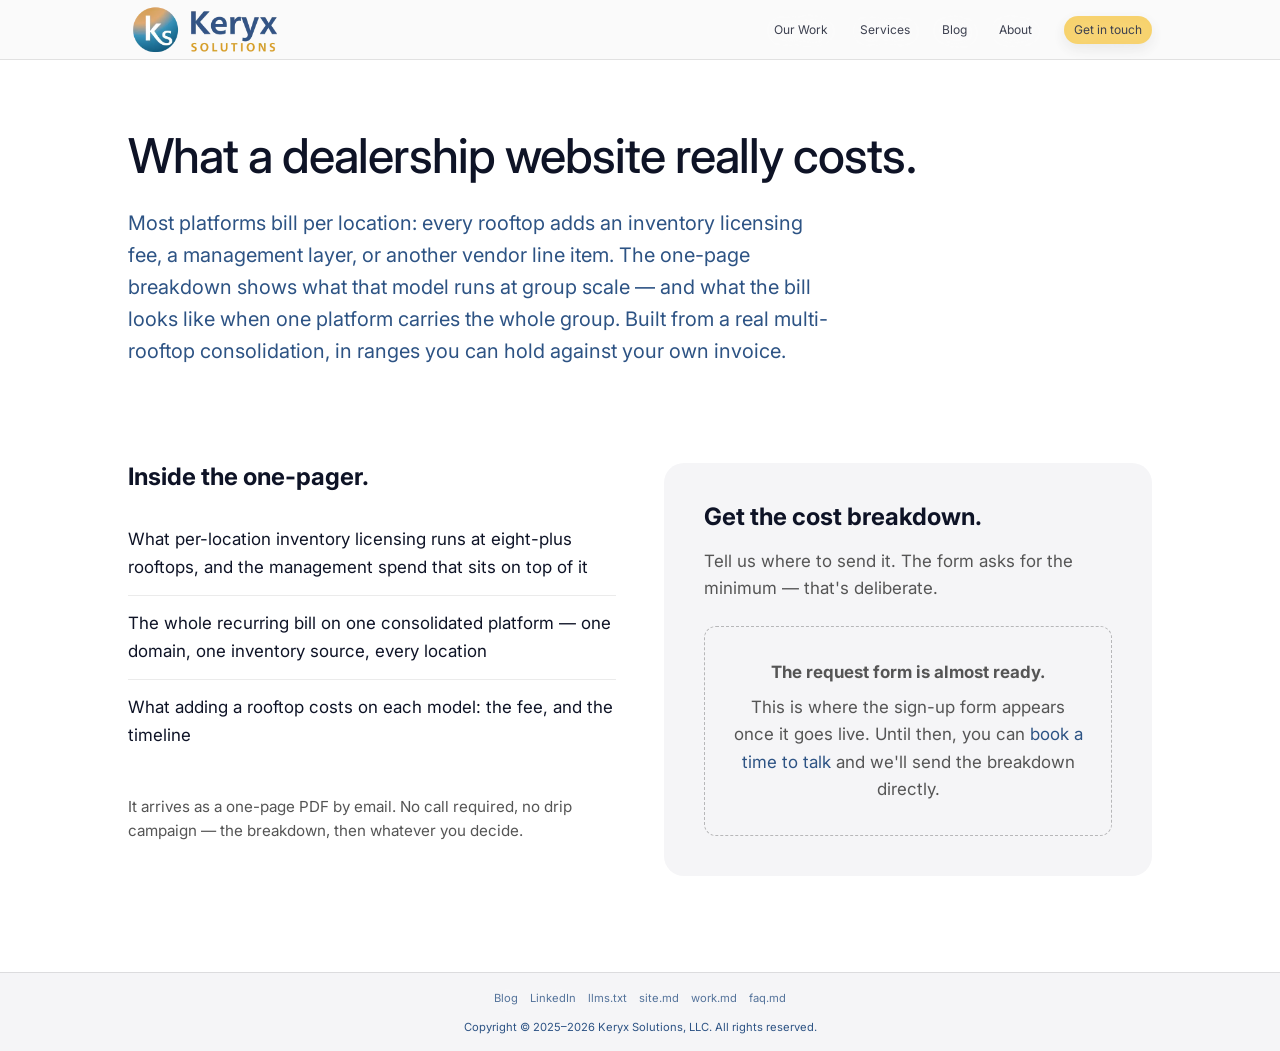
==== cost-breakdown/index.html @ 4cdf9d43 "fix: Tally loader follows the official embed contract (keryxsolutions#59) Review round 1 (verified a" ====
<!doctype html>
<html lang="en">
  <head>
    <!-- Google tag (gtag.js) -->
    <script
      async
      src="https://www.googletagmanager.com/gtag/js?id=G-6CN5X5ZJEK"
    ></script>
    <script>
      window.dataLayer = window.dataLayer || [];
      function gtag() {
        dataLayer.push(arguments);
      }
      gtag("js", new Date());
      gtag("config", "G-6CN5X5ZJEK");
    </script>
    <!-- End Google tag -->

    <meta charset="UTF-8" />
    <meta name="viewport" content="width=device-width, initial-scale=1.0" />
    <title>Dealership Website Cost Breakdown | Keryx Solutions</title>
    <meta
      name="title"
      content="Dealership Website Cost Breakdown | Keryx Solutions"
    />
    <meta
      name="description"
      content="A one-page breakdown of dealership website economics: per-location licensing versus one platform for the whole group, in ranges. Emailed to you — no call required."
    />
    <meta
      name="robots"
      content="index,follow,max-image-preview:large,max-snippet:-1,max-video-preview:-1"
    />
    <meta
      property="og:title"
      content="Dealership Website Cost Breakdown | Keryx Solutions"
    />
    <meta
      property="og:description"
      content="Per-location licensing versus one platform for the whole group — the one-page cost breakdown, emailed to you."
    />
    <meta property="og:type" content="website" />
    <meta
      property="og:url"
      content="https://keryxsolutions.com/cost-breakdown/"
    />
    <meta
      property="og:image"
      content="https://keryxsolutions.com/resources/keryx-social-card.jpg"
    />
    <meta property="og:image:width" content="1200" />
    <meta property="og:image:height" content="630" />
    <meta
      property="og:image:alt"
      content="Keryx Solutions — dealership website cost breakdown"
    />
    <meta name="twitter:card" content="summary_large_image" />
    <meta
      name="twitter:title"
      content="Dealership Website Cost Breakdown | Keryx Solutions"
    />
    <meta
      name="twitter:description"
      content="Per-location licensing versus one platform for the whole group — the one-page cost breakdown, emailed to you."
    />
    <meta
      name="twitter:image"
      content="https://keryxsolutions.com/resources/keryx-social-card.jpg"
    />
    <meta
      name="twitter:image:alt"
      content="Keryx Solutions — dealership website cost breakdown"
    />
    <link rel="canonical" href="https://keryxsolutions.com/cost-breakdown/" />
    <link
      rel="sitemap"
      type="application/xml"
      href="https://keryxsolutions.com/sitemap.xml"
    />
    <link rel="preconnect" href="https://fonts.googleapis.com" />
    <link rel="preconnect" href="https://fonts.gstatic.com" crossorigin />
    <link
      href="https://fonts.googleapis.com/css2?family=Inter:wght@300..800&display=swap"
      rel="stylesheet"
    />
    <link rel="stylesheet" href="../index.css" />
    <script defer src="../main.js"></script>
    <style>
      /* Page-scoped component: the gated-form block. The shared index.css has
         no form components (this is the site's first form); keeping the styles
         here scopes the new surface to the page that introduces it. */
      .cost-hero {
        padding: 8rem 0 4rem;
      }
      .cost-hero .body-large {
        max-width: 44rem;
        margin-top: 1.5rem;
      }
      .cost-body {
        padding: 2rem 0 6rem;
      }
      .cost-grid {
        display: grid;
        grid-template-columns: 1fr 1fr;
        gap: 3rem;
        align-items: start;
      }
      @media (max-width: 800px) {
        .cost-grid {
          grid-template-columns: 1fr;
        }
      }
      .cost-inside h2 {
        font-size: 1.5rem;
        line-height: 1.2;
        margin: 0 0 1.25rem;
      }
      .cost-inside ul {
        list-style: none;
        padding: 0;
        margin: 0 0 2rem;
      }
      .cost-inside li {
        padding: 0.9rem 0;
        border-bottom: 1px solid rgba(0, 0, 0, 0.08);
      }
      .cost-inside li:last-child {
        border-bottom: none;
      }
      .cost-delivery {
        color: #555;
        font-size: 0.95rem;
        line-height: 1.6;
      }
      .cost-form-card {
        background: #f5f5f7;
        border-radius: 1.25rem;
        padding: 2.5rem;
      }
      .cost-form-card h2 {
        font-size: 1.5rem;
        line-height: 1.2;
        margin: 0 0 1rem;
      }
      .cost-form-card > p {
        margin: 0 0 1.5rem;
        color: #555;
        line-height: 1.6;
      }
      .tally-placeholder {
        border: 1px dashed rgba(0, 0, 0, 0.25);
        border-radius: 0.75rem;
        padding: 2rem 1.5rem;
        text-align: center;
        color: #555;
        line-height: 1.6;
      }
      .tally-placeholder p {
        margin: 0 0 0.5rem;
      }
      .tally-placeholder p:last-child {
        margin-bottom: 0;
      }
      @media (max-width: 600px) {
        .cost-hero {
          padding: 6rem 0 3rem;
        }
        .cost-form-card {
          padding: 1.75rem;
        }
      }
    </style>
  </head>

  <body>
    <a class="skip-link" href="#main-content">Skip to content</a>

    <!-- Header -->
    <header class="site-header">
      <div class="container header-container">
        <a href="../" class="logo" aria-label="Keryx Solutions home"
          ><img
            src="../resources/keryx-solutions.webp"
            alt="Keryx Solutions Logo"
            height="48"
        /></a>
        <nav aria-label="Primary">
          <ul>
            <li><a href="../#our-work">Our Work</a></li>
            <li><a href="../#services">Services</a></li>
            <li><a href="https://blog.keryxsolutions.com/">Blog</a></li>
            <li><a href="../#about">About</a></li>
            <li>
              <a
                href="https://calendar.google.com/calendar/appointments/schedules/AcZssZ0provwDCtwhRuWVBYv7zqlCAtBfIwdphMmIcWzKxAxITO9bumCJLOSNGH0M--MP_KLN8K9a6dv?gv=true"
                class="cta-button open-modal"
                >Get in touch</a
              >
            </li>
          </ul>
        </nav>
      </div>
    </header>

    <main id="main-content">
      <section class="cost-hero">
        <div class="container">
          <h1 class="headline-large">
            What a dealership website really costs.
          </h1>
          <p class="body-large">
            Most platforms bill per location: every rooftop adds an inventory
            licensing fee, a management layer, or another vendor line item. The
            one-page breakdown shows what that model runs at group scale — and
            what the bill looks like when one platform carries the whole group.
            Built from a real multi-rooftop consolidation, in ranges you can
            hold against your own invoice.
          </p>
        </div>
      </section>

      <section class="cost-body">
        <div class="container">
          <div class="cost-grid">
            <div class="cost-inside">
              <h2>Inside the one-pager.</h2>
              <ul>
                <li>
                  What per-location inventory licensing runs at eight-plus
                  rooftops, and the management spend that sits on top of it
                </li>
                <li>
                  The whole recurring bill on one consolidated platform — one
                  domain, one inventory source, every location
                </li>
                <li>
                  What adding a rooftop costs on each model: the fee, and the
                  timeline
                </li>
              </ul>
              <p class="cost-delivery">
                It arrives as a one-page PDF by email. No call required, no drip
                campaign — the breakdown, then whatever you decide.
              </p>
            </div>
            <div class="cost-form-card">
              <h2>Get the cost breakdown.</h2>
              <p>
                Tell us where to send it. The form asks for the minimum — that's
                deliberate.
              </p>
              <div id="tally-form-container" class="tally-placeholder">
                <p><strong>The request form is almost ready.</strong></p>
                <p>
                  This is where the sign-up form appears once it goes live.
                  Until then, you can
                  <a
                    class="open-modal"
                    href="https://calendar.google.com/calendar/appointments/schedules/AcZssZ0provwDCtwhRuWVBYv7zqlCAtBfIwdphMmIcWzKxAxITO9bumCJLOSNGH0M--MP_KLN8K9a6dv?gv=true"
                    >book a time to talk</a
                  >
                  and we'll send the breakdown directly.
                </p>
              </div>
            </div>
          </div>
        </div>
      </section>
    </main>

    <!-- Footer -->
    <footer class="site-footer">
      <div class="container">
        <div class="footer-content">
          <nav class="footer-links" aria-label="Site resources">
            <a href="https://blog.keryxsolutions.com/">Blog</a>
            <a href="https://www.linkedin.com/company/keryxsolutions/"
              >LinkedIn</a
            >
            <a href="../llms.txt">llms.txt</a>
            <a href="../site.md">site.md</a>
            <a href="../work.md">work.md</a>
            <a href="../faq.md">faq.md</a>
          </nav>
          <p>
            Copyright © 2025–2026 Keryx Solutions, LLC. All rights reserved.
          </p>
        </div>
      </div>
    </footer>

    <!-- Modal -->
    <div
      id="appointment-modal"
      class="modal"
      role="dialog"
      aria-modal="true"
      aria-labelledby="appointment-modal-title"
    >
      <div class="modal-content">
        <button
          type="button"
          class="close-modal"
          aria-label="Close scheduling dialog"
        >
          &times;
        </button>
        <div class="modal-body">
          <h2 id="appointment-modal-title" class="sr-only">
            Schedule a consultation with Keryx Solutions
          </h2>
          <!-- Google Calendar Appointment Scheduling begin -->
          <iframe
            data-src="https://calendar.google.com/calendar/appointments/schedules/AcZssZ0provwDCtwhRuWVBYv7zqlCAtBfIwdphMmIcWzKxAxITO9bumCJLOSNGH0M--MP_KLN8K9a6dv?gv=true"
            title="Schedule a consultation with Keryx Solutions"
            style="border: 0; vertical-align: bottom"
            width="100%"
            height="600"
            frameborder="0"
          ></iframe>
          <!-- end Google Calendar Appointment Scheduling -->
        </div>
      </div>
    </div>

    <!-- ============================================================
         TALLY EMBED — the single wiring point for this page's form.
         Swap PLACEHOLDER_FORM_ID for the real Tally form id (the <id> in
         https://tally.so/forms/<id>) and the form renders inside
         #tally-form-container — no other edit needed. Until then the
         placeholder box stays and the embed script never loads.
         ============================================================ -->
    <script>
      window.TALLY_FORM_ID = "PLACEHOLDER_FORM_ID";
      (function () {
        var id = window.TALLY_FORM_ID;
        var container = document.getElementById("tally-form-container");
        if (!id || id === "PLACEHOLDER_FORM_ID" || !container) return;
        // Tally's official embed contract: an iframe carrying data-tally-src,
        // activated by embed.js calling Tally.loadEmbeds().
        container.classList.remove("tally-placeholder");
        container.textContent = "";
        var frame = document.createElement("iframe");
        frame.setAttribute(
          "data-tally-src",
          "https://tally.so/embed/" +
            encodeURIComponent(id) +
            "?dynamicHeight=1",
        );
        frame.loading = "lazy";
        frame.width = "100%";
        frame.height = "700";
        frame.frameBorder = "0";
        frame.title = "Request the dealership website cost breakdown";
        container.appendChild(frame);
        var s = document.createElement("script");
        s.src = "https://tally.so/widgets/embed.js";
        s.async = true;
        s.onload = function () {
          if (window.Tally && typeof window.Tally.loadEmbeds === "function") {
            window.Tally.loadEmbeds();
          }
        };
        document.head.appendChild(s);
      })();
    </script>
  </body>
</html>
---- index.css ----
:root {
  /* Color variables - Sea from Space palette */
  --accent-gold: #f7c948;
  --accent-gold-hover: #ffd966;
  --accent-mint: #5dc7b5;
  --accent-mint-hover: #7ad3c3;
  --accent-teal: #1a9a9d;
  --accent-blue: #2d5384;
  --accent-blue-grey: #717d96;
  --accent-purple: #2a3158;
  --accent-navy: #0e1326;

  --accent-mist: #b8bfd0;
  --accent-mist-hover: #c8ceda;
  --accent-mist-disabled: #d8dce5;

  --bg-primary: #ffffff;
  --bg-secondary: #f5f5f7;
  --bg-tertiary: #fafafa;
  --bg-contrast: var(--accent-navy);
  --text-primary: var(--accent-navy);
  --text-secondary: var(--accent-blue);
  --text-tertiary: var(--accent-blue-grey);
  --text-contrast: #ffffffeb;
  --border: rgba(0, 0, 0, 0.1);
  --shadow: rgba(0, 0, 0, 0.1);
  --glass: rgba(0, 0, 0, 0.02);

  --bg-intro: #05070f;
  --card-overlay-light: rgba(14, 19, 38, 0.08);
  --card-overlay-mid: rgba(14, 19, 38, 0.78);
  --card-overlay-deep: rgba(14, 19, 38, 0.92);
  --card-text-shadow: rgba(14, 19, 38, 0.38);
  --card-drop-shadow: rgba(14, 19, 38, 0.1);
  --text-contrast-subtle: rgba(255, 255, 255, 0.76);
  --card-shadow-subtle: rgba(0, 0, 0, 0.06);

  /* Font size variables */
  --font-size-base: 1.06rem;
  --font-size-xxxs: 0.5625rem;
  --font-size-xxs: 0.625rem;
  --font-size-xs: 0.6875rem;
  /* 11px */
  --font-size-sm: 0.75rem;
  /* 12px */
  --font-size-md: 1rem;
  /* 16px */
  --font-size-lg: 1.125rem;
  /* 18px */
  --font-size-xl: 1.25rem;
  /* 20px */
  --font-size-2xl: 1.3rem;
  /* 21px */
  --font-size-3xl: 1.75rem;
  /* 28px */
  --font-size-4xl: 2rem;
  /* 32px */
  --font-size-5xl: 2.5rem;
  /* 40px */
  --font-size-6xl: 3rem;
  /* 48px */
  --font-size-7xl: 4rem;
  /* 64px */
  --font-size-8xl: 6rem;
  /* 96px */
  --font-size-headline-large: clamp(2rem, 4vw, 3rem);
  --font-size-headline-medium: clamp(1.5rem, 3vw, 2.25rem);
  --font-size-icon: 1.5rem;
  /* 24px */
  --font-size-hero-text: 2rem;
  /* 32px */
  --font-size-profile: 3.5rem;
  /* 56px */
  --font-size-service-icon: 1.75rem;
  /* 28px */
  --font-size-tech-icon: 1.063rem;
  /* 17px */

  /* Gallery */
  --viewport-content: min(87.5vw, 1024px);
  --gallery-side-padding: max(0px, calc((100vw - var(--viewport-content)) / 2));
}

* {
  margin: 0;
  padding: 0;
  box-sizing: border-box;
}

html {
  scroll-behavior: smooth;
  overflow-x: hidden;
}

body {
  font-family:
    "Inter",
    -apple-system,
    BlinkMacSystemFont,
    "Segoe UI",
    Roboto,
    sans-serif;
  font-size: var(--font-size-base);
  line-height: 1.6;
  color: var(--text-primary);
  background: var(--bg-primary);
  transition: all 0.3s ease;
  overflow-x: hidden;
}

a {
  color: var(--text-secondary);
  text-decoration: none;
}

a:hover {
  color: var(--text-primary);
  text-decoration: underline;
}

/* Custom Scrollbar */
::-webkit-scrollbar-track {
  background: transparent;
}

::-webkit-scrollbar-thumb {
  background: var(--border);
  border-radius: 4px;
}

::-webkit-scrollbar-thumb:hover {
  background: var(--text-tertiary);
}

/* Typography System */
.headline-large {
  font-size: var(--font-size-4xl);
  font-weight: 500;
  line-height: 1.15;
  letter-spacing: -0.02em;
}

.headline-medium {
  font-size: var(--font-size-2xl);
  font-weight: 600;
  line-height: 1.2;
  letter-spacing: -0.01em;
}

.headline-hero {
  font-size: var(--font-size-4xl);
  font-weight: 600;
  line-height: 1.1;
  letter-spacing: -0.02em;
  color: var(--text-primary);
}

.body-large {
  font-size: var(--font-size-lg);
  font-weight: 400;
  line-height: 1.6;
  color: var(--text-secondary);
}

.body-medium {
  font-size: var(--font-size-md);
  font-weight: 400;
  line-height: 1.6;
  color: var(--text-secondary);
}

.sr-only {
  position: absolute;
  width: 1px;
  height: 1px;
  padding: 0;
  margin: -1px;
  overflow: hidden;
  clip: rect(0, 0, 0, 0);
  white-space: nowrap;
  border: 0;
}

.inline-link {
  color: var(--accent-blue);
  text-decoration: none;
}

.inline-link:hover {
  text-decoration: underline;
}

/* Modal Styles */
.modal {
  display: none;
  position: fixed;
  top: 0;
  left: 0;
  width: 100%;
  height: 100%;
  background-color: var(--shadow);
  z-index: 2000;
  overflow: hidden;
  backdrop-filter: blur(5px);
  -webkit-backdrop-filter: blur(5px);
}

.modal-content {
  position: relative;
  background-color: var(--bg-primary);
  margin: 3vh auto;
  padding: 0;
  width: 98vw;
  max-width: 800px;
  max-height: 94vh;
  border-radius: 12px;
  box-shadow: 0 10px 40px var(--shadow);
  animation: modalFadeIn 0.3s ease;
  overflow: hidden;
  display: flex;
  flex-direction: column;
}

@keyframes modalFadeIn {
  from {
    opacity: 0;
    transform: translateY(-20px);
  }

  to {
    opacity: 1;
    transform: translateY(0);
  }
}

.close-modal {
  position: absolute;
  top: 10px;
  right: 10px;
  font-size: var(--font-size-lg);
  font-weight: 300;
  color: var(--text-secondary);
  cursor: pointer;
  transition: all 0.2s ease;
  width: 28px;
  height: 28px;
  display: flex;
  align-items: center;
  justify-content: center;
  border-radius: 50%;
  background: var(--bg-secondary);
}

.close-modal:hover {
  background: var(--bg-tertiary);
  color: var(--text-primary);
}

.modal-body {
  margin-bottom: 10px;
  margin-top: 10px;
  overflow-y: auto;
  flex: 1;
  -webkit-overflow-scrolling: touch;
}

body.modal-open {
  overflow: hidden;
}

.skip-link {
  position: absolute;
  left: 16px;
  top: 0;
  transform: translateY(-150%);
  background: var(--accent-navy);
  color: var(--text-contrast);
  padding: 0.75rem 1rem;
  border-radius: 12px;
  text-decoration: none;
  z-index: 3000;
  transition: transform 0.2s ease;
}

.skip-link:focus {
  transform: translateY(16px);
}

/* Header */
.site-header {
  position: fixed;
  top: 0;
  left: 0;
  right: 0;
  z-index: 1000;
  background: var(--glass);
  backdrop-filter: blur(20px);
  -webkit-backdrop-filter: blur(20px);
  padding: 8px 0;
  transition: all 0.3s ease;
}

.site-header:after {
  background-color: var(--border);
  bottom: 0;
  content: "";
  display: block;
  height: 1px;
  position: absolute;
  width: 100%;
  z-index: 1;
}

.header-container {
  display: flex;
  justify-content: space-between;
  align-items: center;
}

.logo {
  font-size: var(--font-size-lg);
  font-weight: 500;
  color: var(--text-primary);
  text-decoration: none;
  text-shadow: 1px 1px 24px white;
}

.logo img {
  height: 40px;
  margin: -6px 0;
  vertical-align: top;
}

nav ul {
  align-items: center;
  display: flex;
  font-size: 0.625rem;
  list-style: none;
  gap: 0.5rem;
}

nav a {
  color: var(--text-primary);
  display: inline-block;
  line-height: 22px;
  opacity: 0.8;
  text-decoration: none;
  transition: color 0.3s ease;
  white-space: nowrap;
  text-shadow: 1px 1px 20px white;
}

nav a:hover {
  color: var(--accent-blue);
}

/* Hero Section */
.hero {
  align-items: center;
  background: var(--bg-primary);
  display: flex;
  height: 550px;
  justify-content: center;
  max-height: 735px;
  overflow: hidden;
  padding: 8rem 0 6rem 0;
  position: relative;
  text-align: center;
}

.hero-content {
  padding: 0 16px;
  position: relative;
  z-index: 2;
}

.hero h1 {
  font-weight: 600;
  line-height: 1.04167;
  margin: 0 auto 1rem auto;
  max-width: 700px;
}

.hero p {
  color: var(--text-tertiary);
  font-size: var(--font-size-md);
  font-weight: 500;
  line-height: 1.125;
  margin-bottom: 2rem;
  margin-left: auto;
  margin-right: auto;
  max-width: 100%;
}

.hero::before {
  content: "";
  position: absolute;
  top: 0;
  left: 0;
  right: 0;
  bottom: 0;
  background:
    radial-gradient(circle at 30% 20%, var(--accent-gold) 0%, transparent 50%),
    radial-gradient(circle at 70% 80%, var(--accent-teal) 0%, transparent 50%);
  opacity: 0.1;
  z-index: 1;
}

/* Section Layouts */
.section {
  padding: 4rem 0;
  position: relative;
}

.container {
  max-width: var(--viewport-content);
  margin: 0 auto;
  width: 87.5vw;
}

.section-copy {
  color: var(--text-secondary);
  margin-top: 0;
  max-width: 760px;
}

.section-header {
  display: grid;
  gap: 1.25rem;
  margin-bottom: 3rem;
}

.section-intro {
  background: linear-gradient(
    180deg,
    var(--bg-intro) 0%,
    var(--accent-navy) 100%
  );
  padding: 5rem 0;
}

.section-intro .headline-large {
  color: var(--text-contrast);
}

.section-intro .section-copy {
  color: var(--text-contrast-subtle);
}

.expertise-header {
  margin-bottom: 2rem;
}

.expertise-showcase {
  display: grid;
  gap: 1.25rem;
}

.expertise-card {
  position: relative;
  overflow: hidden;
  min-height: 260px;
  border-radius: 28px;
  padding: 1.75rem;
  display: flex;
  flex-direction: column;
  justify-content: flex-end;
  box-shadow: 0 20px 60px var(--card-drop-shadow);
  background-color: var(--accent-navy);
  background-size: cover;
  background-position: center;
  color: var(--text-contrast);
}

.expertise-card::before {
  content: "";
  position: absolute;
  inset: 0;
  background: linear-gradient(
    180deg,
    var(--card-overlay-light) 0%,
    var(--card-overlay-mid) 72%,
    var(--card-overlay-deep) 100%
  );
  pointer-events: none;
}

.expertise-card > * {
  position: relative;
  z-index: 1;
}

.expertise-card--primary {
  background-image: url("resources/architecture-modernization.jpg");
}

.expertise-card--dark {
  background-image: url("resources/ai-applied-carefully.jpg");
}

.expertise-card--soft {
  background-image: url("resources/product-engineering.jpg");
}

.expertise-card--accent {
  background-image: url("resources/technical-leadership.jpg");
}

.expertise-label {
  display: inline-block;
  margin-bottom: 0.85rem;
  font-size: var(--font-size-md);
  font-weight: 600;
  line-height: 1.25;
  opacity: 0.96;
}

.expertise-card h3 {
  font-size: 1.75rem;
  font-weight: 500;
  line-height: 1.05;
  letter-spacing: -0.03em;
  margin: 0;
  max-width: 13ch;
  text-shadow: 0 8px 24px var(--card-text-shadow);
}

.expertise-card p {
  margin-top: 1rem;
  max-width: 32rem;
  font-size: var(--font-size-md);
  line-height: 1.55;
  opacity: 0.96;
  text-shadow: 0 4px 18px var(--card-text-shadow);
}

/* About Section */
.about {
  background: var(--bg-primary);
  padding: 0 0 4rem 0;
}

.about-hero {
  background: linear-gradient(
    to bottom,
    var(--bg-secondary) 0%,
    var(--bg-primary) 100%
  );
}

.about-hero .container {
  position: relative;
  min-height: 280px;
}

.profile-content {
  flex: 1.2;
  text-align: left;
}

.profile-headlines {
  position: static;
  text-align: center;
  margin-top: 1.5rem;
  padding: 0 16px;
}

.profile-image-container {
  flex: 0.8;
  display: flex;
  justify-content: center;
}

.profile-image {
  background-position: 50% 100%;
  background-repeat: no-repeat;
  background-size: 292px auto;
  height: 240px;
  width: 100%;
}

.profile-image--bala {
  background-image: url("resources/bala-profile-small.png");
}

.profile-image--krishna {
  background-image: url("resources/krishna-profile-small.png");
}

.profile-name {
  color: var(--text-primary);
  font-size: var(--font-size-3xl);
  font-weight: 400;
  line-height: 1;
  margin-bottom: 0.25rem;
}

.profile-title {
  color: var(--text-secondary);
  font-size: var(--font-size-lg);
  font-weight: 300;
}

.about-content {
  margin: 2rem 0 0;
  column-count: 1;
  column-gap: 2rem;
  text-align: left;
}

.bio-paragraph {
  color: var(--text-secondary);
  font-size: var(--font-size-md);
  line-height: 1.6;
  margin-bottom: 1.25rem;
  break-inside: avoid-column;
}

.credentials {
  display: none;
}

/* Tech Showcase */
.tech-showcase {
  background: var(--bg-primary);
  padding: 4rem 0 3rem;
  position: relative;
  overflow: hidden;
}

.services-header-block {
  margin-bottom: 1.5rem;
}

.scroll-container {
  position: relative;
  width: 100%;
  overflow-x: hidden;
  padding: 0;
}

.tech-header {
  font-size: 28px;
  font-weight: 500;
  line-height: 1.0714285714;
  margin-bottom: 0;
}

.tech-gallery {
  margin: 0;
  position: relative;
  z-index: 1;
}

.scroll-container {
  display: grid;
  overflow-x: scroll;
  padding-block-end: 48px;
  padding-left: var(--gallery-side-padding);
  padding-right: var(--gallery-side-padding);
  scroll-padding: var(--gallery-side-padding);
  scroll-snap-type: x mandatory;
  scrollbar-width: none;
}

.tech-grid {
  align-items: stretch;
  display: flex;
  gap: 20px;
  list-style: none;
  margin: 0;
  width: -moz-fit-content;
  width: fit-content;
}

.scroll-container::-webkit-scrollbar {
  display: none; /* Chrome, Safari, Opera */
}

.paddle-nav,
.work-paddle-nav {
  display: flex;
  justify-content: flex-end;
  margin-inline-end: auto;
  margin-inline-start: auto;
  position: relative;
}

.paddle-nav ul,
.work-paddle-nav ul {
  display: flex;
  gap: 20px;
  height: 36px;
  justify-content: center;
  list-style: none;
  margin: 0;
  width: 92px;
}

.paddle-button {
  align-items: center;
  background: var(--accent-mist);
  border-radius: 50%;
  border: 0;
  color: var(--text-primary);
  cursor: pointer;
  display: flex;
  height: 36px;
  justify-content: center;
  margin: 0;
  outline: none;
  padding: 0;
  width: 36px;

  transition:
    background-color 0.1s linear,
    color 0.1s linear,
    opacity 0.1s linear;
  will-change: opacity;
}

.paddle-button svg {
  height: 100%;
  width: 100%;
  fill: currentColor;
}

.paddle-button:hover {
  background: var(--accent-mist-hover);
}

.paddle-button:disabled {
  background: var(--accent-mist-disabled);
  opacity: 0.42;
  pointer-events: none;
}

.tech-card {
  background: var(--bg-contrast);
  border: none;
  border-radius: 24px;
  height: 100%;
  min-height: 480px;
  max-height: 530px;
  overflow: hidden;
  padding: 24px;
  position: relative;
  scroll-snap-align: start;
  text-align: left;
  transition: all 0.3s ease;
  width: 260px;
}

.tech-card h3 {
  font-size: var(--font-size-md);
  line-height: 1.2353641176;
  letter-spacing: -0.022em;
  color: var(--text-contrast);
}

.tech-card p {
  -webkit-box-orient: vertical;
  box-orient: vertical;
  color: var(--text-contrast);
  display: -webkit-box;
  font-size: var(--font-size-lg);
  letter-spacing: 0.007em;
  -webkit-line-clamp: 5;
  line-clamp: 5;
  line-height: 1.1428571429;
  margin-bottom: 280px;
  margin-top: 3px;
  overflow: hidden;
  padding-bottom: 4px;
  padding-top: 4px;
}

/* Card background image styles */
.tech-card-with-bg {
  background-size: cover;
  background-position: center;
}

/* Text shadow for better legibility on image backgrounds */
.text-shadow {
  text-shadow: 0px 0px 12px var(--accent-navy);
}

/* FAQ Section */
.faq-section {
  background: var(--bg-secondary);
  padding: 4rem 0;
}

.faq-list {
  margin-top: 2rem;
  max-width: 900px;
}

.faq-item {
  padding: 1.35rem 0;
}

.faq-item summary {
  color: var(--text-primary);
  cursor: pointer;
  font-size: clamp(1.15rem, 2.4vw, 1.6rem);
  font-weight: 500;
  line-height: 1.2;
  list-style: none;
  padding-right: 2rem;
  position: relative;
  letter-spacing: -0.02em;
}

.faq-item summary::-webkit-details-marker {
  display: none;
}

.faq-item summary::after {
  color: var(--text-secondary);
  content: "+";
  font-size: 1.35rem;
  font-weight: 300;
  line-height: 1;
  position: absolute;
  right: 0;
  top: 0.1em;
}

.faq-item[open] summary::after {
  content: "−";
}

.faq-item p {
  color: var(--text-secondary);
  font-size: var(--font-size-md);
  line-height: 1.65;
  margin-top: 0.85rem;
  max-width: 52rem;
}

/* Value Proposition Section */
.value-prop {
  background: linear-gradient(
    to right,
    var(--bg-primary) 0%,
    var(--accent-mint) 50%,
    var(--accent-teal) 100%
  );
  padding: 6rem 0;
  color: var(--text-contrast);
  text-align: center;
}

.value-content {
  max-width: 900px;
  margin: 0 auto;
}

.value-prop h2 {
  font-size: var(--font-size-4xl);
  font-weight: 700;
  margin-bottom: 1.5rem;
  text-shadow: 0 2px 20px var(--shadow);
}

.value-prop p {
  font-size: var(--font-size-md);
  line-height: 1.7;
  opacity: 0.95;
  margin: 0 auto 2rem auto;
  max-width: 760px;
}

.cta-button {
  align-items: center;
  background: var(--accent-gold);
  border-radius: 50px;
  border: none;
  box-shadow: 0 5px 15px var(--shadow);
  color: var(--accent-navy);
  cursor: pointer;
  display: inline-flex;
  font-size: var(--font-size-sm);
  font-weight: 500;
  gap: 0.5rem;
  padding: 0.65rem 1.5rem;
  text-decoration: none;
  transition: all 0.3s cubic-bezier(0.25, 0.46, 0.45, 0.94);
}

.cta-button:hover {
  background: var(--accent-gold-hover);
  transform: translateY(-2px);
  box-shadow: 0 10px 25px var(--shadow);
}

.fade-in.visible.cta-button:hover {
  transform: translateY(-2px);
}

.site-header .cta-button {
  font-size: 0.625rem;
  font-weight: 400;
  padding-block: 2px;
  padding-inline: 8px;
}

.site-header .cta-button:hover {
  color: var(--accent-navy);
  /* Smaller button needs less movement */
  transform: translateY(-1px);
}

/* Footer */
footer {
  background: var(--bg-secondary);
  border-top: 1px solid var(--border);
  font-size: 0.625rem;
  padding: 14px 0;
  text-align: center;
}

.footer-content {
  color: var(--text-secondary);
}

.footer-content p {
  margin-top: 0.65rem;
}

.footer-links {
  display: flex;
  flex-wrap: wrap;
  gap: 0.75rem;
  justify-content: center;
}

.footer-links a {
  color: var(--text-secondary);
  text-decoration: none;
}

.footer-links a:hover {
  color: var(--text-primary);
}

/* Animations */
.fade-in {
  opacity: 0;
  transform: translateY(40px);
  transition: all 0.8s cubic-bezier(0.25, 0.46, 0.45, 0.94);
}

.fade-in.visible {
  opacity: 1;
  transform: translateY(0);
}

.stagger-1 {
  transition-delay: 0.1s;
}

.stagger-2 {
  transition-delay: 0.2s;
}

.stagger-3 {
  transition-delay: 0.3s;
}

/* Work Gallery Section */
.work-gallery {
  background: var(--bg-secondary);
  padding: 4rem 0 3rem 0;
  position: relative;
  overflow: hidden;
}

.noscript-note {
  margin-bottom: 1rem;
}

.work-header {
  margin-bottom: 3rem;
}

.eyebrow {
  color: var(--text-tertiary);
  font-size: var(--font-size-sm);
  font-weight: 600;
  letter-spacing: 0.08em;
  text-transform: uppercase;
  margin-bottom: 1rem;
  display: block;
}

.work-slider {
  position: relative;
  width: 100%;
  margin-bottom: 2rem;
  overscroll-behavior-x: contain;
}

.embla__viewport {
  overflow-x: auto;
  overflow-y: hidden;
  overscroll-behavior-x: contain;
  scrollbar-width: none;
}

.work-slider .embla__viewport::-webkit-scrollbar {
  display: none;
}

.work-slider--ready .embla__viewport {
  overflow: hidden;
}

.embla__container {
  display: flex;
  touch-action: pan-y pinch-zoom;
  backface-visibility: hidden;
  overscroll-behavior-x: contain;
}

.embla__slide {
  flex: 0 0 auto;
  min-width: 0;
  padding-left: 10px;
  padding-right: 10px;
}

.work-card {
  width: 220px;
  display: flex;
  flex-direction: column;
  gap: 12px;
}

.work-copy {
  display: flex;
  flex-direction: column;
  gap: 2px;
  background: transparent;
  border: 0;
  border-radius: 0;
  padding: 0;
  backdrop-filter: none;
  -webkit-backdrop-filter: none;
}

.work-picture {
  width: 220px;
  height: 124px;
  border-radius: 6px;
  overflow: hidden;
  background: var(--accent-navy);
}

.work-picture img {
  width: 100%;
  height: 100%;
  object-fit: cover;
  object-position: top;
  display: block;
}

.work-project {
  font-size: 0.75rem;
  font-weight: 600;
  line-height: 1.3;
  margin: 0;
  color: var(--text-primary);
}

.work-client {
  font-size: 0.625rem;
  font-weight: 400;
  margin: 0;
  color: var(--text-secondary);
}

.work-details {
  margin-top: 8px;
  height: 53px;
  overflow: hidden;
  opacity: 0;
  visibility: hidden;
  transition:
    opacity 0.3s ease,
    visibility 0.3s ease;
}

.work-card:hover .work-details,
.embla__slide--active .work-details {
  opacity: 1;
  visibility: visible;
}

.work-services {
  font-size: 0.5625rem;
  line-height: 1.4;
  margin: 0 0 6px 0;
  color: var(--text-secondary);
}

.work-stack {
  font-size: 0.5rem;
  font-weight: 400;
  margin: 0;
  color: var(--text-tertiary);
}

.work-stats {
  display: flex;
  gap: 2.5rem;
}

.work-stat-number {
  font-size: var(--font-size-4xl);
  font-weight: 800;
  color: var(--text-primary);
  line-height: 1;
}

.work-stat-label {
  font-size: var(--font-size-xs);
  color: var(--accent-blue-grey);
  margin-top: 4px;
}

.featured-work {
  margin-bottom: 4rem;
}

.featured-work .eyebrow {
  margin-bottom: 1.5rem;
}

.featured-work-grid {
  display: grid;
  grid-template-columns: 1fr;
  gap: 1.5rem;
}

.featured-card {
  display: flex;
  flex-direction: column;
  background: var(--bg-primary);
  border-radius: 18px;
  overflow: hidden;
  box-shadow: 0 2px 12px var(--card-shadow-subtle);
}

.ipad-device {
  position: relative;
  overflow: visible;
}

.ipad-device::after {
  content: "";
  position: absolute;
  background-size: cover;
  background-repeat: no-repeat;
  background-position: top center;
  pointer-events: none;
  z-index: 2;
}

.ipad-device--portrait::after {
  background-image: url("resources/ipad-frame-portrait.svg");
  width: 111.8%;
  height: 108.2%;
  left: 50%;
  top: 50%;
  transform: translate(-50%, -50%);
}

.ipad-device--landscape::after {
  background-image: url("resources/ipad-frame-landscape.svg");
  width: 108.2%;
  height: 111.8%;
  left: 50%;
  top: 50%;
  transform: translate(-50%, -50%);
}

.ipad-screenshot {
  display: block;
  width: 100%;
  height: auto;
  position: relative;
  z-index: 1;
}

.ipad-device--portrait > .ipad-screenshot {
  margin-top: 3.1%;
}

.ipad-device--landscape > .ipad-screenshot {
  margin-top: 5.28%;
}

.ipad-device--portrait {
  display: flex;
  flex-direction: column;
  justify-content: flex-end;
  padding-top: 0;
  padding-bottom: 0;
}

.ipad-device--landscape {
  padding-bottom: 3.7%;
}

.featured-card > .ipad-device {
  display: block;
  flex-shrink: 0;
  height: auto;
}

.featured-card > .ipad-device {
  order: 2;
  margin-top: auto;
  margin-left: auto;
  margin-right: auto;
}

.featured-card > .ipad-device--portrait {
  width: min(80%, 25rem);
}

.featured-card > .ipad-device--landscape {
  width: min(62%, 22rem);
}

.featured-copy {
  padding: 1.25rem 1.5rem 1.5rem;
  display: flex;
  flex-direction: column;
  gap: 4px;
}

.featured-badge {
  display: inline-block;
  font-size: var(--font-size-xxs);
  font-weight: 600;
  letter-spacing: 0.08em;
  text-transform: uppercase;
  color: var(--accent-teal);
  margin-bottom: 4px;
}

.featured-project {
  font-size: var(--font-size-lg);
  font-weight: 700;
  line-height: 1.3;
  margin: 0;
  color: var(--text-primary);
}

/* Featured card case-study link (generated when a work item has caseStudyUrl) */
.featured-card--linked {
  position: relative;
  transition:
    box-shadow 0.25s ease,
    transform 0.25s ease;
}

.featured-card--linked:hover {
  box-shadow: 0 8px 24px rgba(0, 0, 0, 0.12);
  transform: translateY(-2px);
}

.featured-cta {
  display: inline-block;
  margin-top: 0.75rem;
  font-size: var(--font-size-sm);
  font-weight: 600;
  color: var(--accent-teal);
  text-decoration: none;
}

.featured-cta:hover {
  text-decoration: underline;
}

.featured-card--linked .featured-cta::after {
  content: "";
  position: absolute;
  inset: 0;
  z-index: 3;
  border-radius: 18px;
}

.featured-card--linked .featured-cta:focus-visible {
  outline: 2px solid var(--accent-teal);
  outline-offset: 4px;
}

.featured-client {
  font-size: var(--font-size-sm);
  font-weight: 400;
  margin: 0;
  color: var(--text-secondary);
}

.featured-services {
  font-size: var(--font-size-xs);
  line-height: 1.5;
  margin: 8px 0 0 0;
  color: var(--text-tertiary);
}

.featured-stack {
  font-size: var(--font-size-xxs);
  margin: 4px 0 0 0;
  color: var(--text-tertiary);
  opacity: 0.7;
}

/* Responsive Design */

/* Tablet and up (min-width: 735px) */
@media (min-width: 735px) {
  /* Typography adjustments */
  .headline-hero {
    font-size: var(--font-size-6xl);
  }

  .headline-large {
    font-size: var(--font-size-headline-large);
  }

  .headline-medium {
    font-size: var(--font-size-headline-medium);
  }

  .body-large {
    font-size: var(--font-size-xl);
  }

  .body-medium {
    font-size: var(--font-size-lg);
  }

  /* Header */
  .site-header {
    padding: 10px 0;
  }

  .logo {
    font-size: var(--font-size-xl);
  }

  .logo img {
    height: 48px;
    margin: -4px 0;
  }

  nav ul {
    gap: 1.25rem;
    font-size: var(--font-size-sm);
  }

  .site-header .cta-button {
    padding-inline: 10px;
    padding-block: 3px;
    font-size: inherit;
  }

  /* Hero section */
  .hero {
    height: 500px;
    padding: 3rem 0 0 0;
  }

  .section {
    padding: 5rem 0;
  }

  .section-intro {
    padding: 5rem 0;
  }

  .hero-content {
    padding: 0 22px;
  }

  .hero h1 {
    margin-bottom: 1.5rem;
  }

  .hero p {
    font-size: var(--font-size-xl);
    font-weight: 600;
    margin-bottom: 3rem;
    max-width: 90%;
  }

  .expertise-showcase {
    grid-template-columns: repeat(12, minmax(0, 1fr));
  }

  .expertise-card {
    min-height: 320px;
    padding: 2rem;
  }

  .expertise-card--primary,
  .expertise-card--accent {
    grid-column: span 7;
  }

  .expertise-card--dark,
  .expertise-card--soft {
    grid-column: span 5;
  }

  .expertise-header .section-copy {
    max-width: 58rem;
  }

  .faq-list {
    max-width: 980px;
  }

  /* Tech showcase */
  .tech-header {
    font-size: 40px;
    margin-bottom: 0;
  }

  .tech-card {
    width: 350px;
    min-height: 620px;
    max-height: 680px;
  }

  .tech-card h3 {
    font-size: var(--font-size-tech-icon);
  }

  .tech-card p {
    font-size: var(--font-size-service-icon);
    margin-bottom: 423px;
  }

  /* About section */
  .about {
    padding: 0 0 5rem 0;
  }

  .profile-headlines {
    margin-top: 0;
    padding: 0;
    position: absolute;
    text-align: left;
    top: 20%;
    width: 100%;
  }

  section.about:nth-child(even) .profile-headlines {
    text-align: right;
  }

  .profile-image-container {
    justify-content: flex-end;
  }

  .profile-image {
    background-position-x: calc(50% + 8rem);
    background-size: 440px auto;
    height: 322px;
  }

  section.about:nth-child(even) .profile-image {
    background-position-x: calc(50% - 8rem);
  }

  .profile-image--bala {
    background-image: url("resources/bala-profile.png");
  }

  .profile-image--krishna {
    background-image: url("resources/krishna-profile.png");
  }

  .profile-name {
    font-size: var(--font-size-4xl);
  }

  .profile-title {
    font-size: var(--font-size-2xl);
  }

  .about-content {
    column-count: 2;
    column-gap: 4rem;
  }

  /* Work gallery */
  .work-gallery {
    padding: 4rem 0 3rem 0;
  }

  .work-card {
    width: 314px;
  }

  .featured-work-grid {
    grid-template-columns: repeat(2, 1fr);
  }

  .featured-card > .ipad-device--portrait {
    width: min(80%, 25rem);
  }

  .featured-card > .ipad-device--landscape {
    width: min(62%, 22rem);
  }

  .featured-card:first-child {
    flex-direction: row;
  }

  .featured-card:first-child > .ipad-device {
    margin-left: 24px;
    margin-right: 24px;
    margin-top: 40px;
    order: unset;
    width: 100%;
    max-width: min(38rem, calc(100% - 48px));
  }

  .featured-card:first-child > .ipad-device--portrait {
    flex: 0 1 auto;
    width: 100%;
    max-width: min(38rem, calc(56.2% - 4.6em));
    margin-left: 2.3em;
    margin-right: 2.3em;
    margin-top: 2.5em;
  }

  .featured-card:first-child .featured-copy {
    flex: 0 0 38%;
    padding-left: 0;
    justify-content: center;
  }

  .featured-card:first-child {
    grid-column: 1 / -1;
  }

  .featured-copy {
    padding: 1.75rem 2rem 2rem;
  }

  .featured-project {
    font-size: var(--font-size-xl);
  }

  .work-picture {
    width: 314px;
    height: 177px;
  }

  .work-project {
    font-size: var(--font-size-sm);
  }

  .work-client {
    font-size: var(--font-size-xs);
  }

  .work-details {
    height: 57px;
  }

  .work-services {
    font-size: var(--font-size-xxs);
  }

  .work-stack {
    font-size: var(--font-size-xxxs);
  }

  .services-header-block {
    margin-bottom: 2rem;
  }

  /* Value prop */
  .value-prop {
    padding: 8rem 0;
  }

  .value-prop h2 {
    font-size: var(--font-size-6xl);
  }

  .value-prop p {
    font-size: var(--font-size-lg);
  }

  .cta-button {
    font-size: var(--font-size-md);
    padding: 0.75rem 2rem;
  }

  /* Footer */
  .site-footer {
    font-size: 0.7rem;
    padding: 14px 0;
  }

  /* Modal adjustments */
  .modal-content {
    width: 96vw;
    max-height: 96vh;
    margin: 2vh auto;
    border-radius: 16px;
  }

  .close-modal {
    top: 15px;
    right: 15px;
    width: 32px;
    height: 32px;
    font-size: var(--font-size-icon);
  }
}

/* Desktop and up (min-width: 1068px) */
@media (min-width: 1068px) {
  .headline-hero {
    font-size: var(--font-size-8xl);
  }

  .logo {
    font-size: var(--font-size-2xl);
  }

  nav ul {
    gap: 2rem;
  }

  .hero {
    height: 82vh;
    min-height: 540px;
    padding: 4rem 0 0 0;
  }

  .hero p {
    font-size: var(--font-size-hero-text);
    max-width: 53.5294117647rem;
  }

  .tech-header {
    font-size: 56px;
    margin-bottom: 0;
  }

  .expertise-card {
    min-height: 360px;
    border-radius: 32px;
    padding: 2.25rem;
  }

  .expertise-card h3 {
    max-width: 12ch;
  }

  .tech-card {
    border-radius: 32px;
    min-height: 680px;
    max-height: 744px;
    padding: 32px;
    width: 372px;
  }

  .tech-card h3 {
    font-size: var(--font-size-tech-icon);
  }

  .tech-card p {
    font-size: var(--font-size-service-icon);
    margin-bottom: 423px;
  }

  .profile-headlines {
    top: 25%;
  }

  .profile-image {
    background-size: 414px auto;
    height: 313px;
  }

  .profile-name {
    font-size: var(--font-size-5xl);
  }

  .profile-title {
    font-size: var(--font-size-3xl);
  }

  .about-content {
    column-gap: 4rem;
  }

  .work-gallery {
    padding: 4rem 0 3rem 0;
  }

  .work-header {
    margin-bottom: 4rem;
  }

  .work-card {
    width: 340px;
  }

  .featured-work-grid {
    grid-template-columns: repeat(2, 1fr);
  }

  .featured-card:first-child > .ipad-device--portrait {
    max-width: min(38rem, calc(56.2% - 4.6em));
    margin-left: auto;
    margin-right: auto;
    margin-top: 3.5em;
  }

  .featured-card:not(:first-child) > .ipad-device--portrait {
    width: min(80%, 25rem);
  }

  .featured-card:not(:first-child) > .ipad-device--landscape {
    width: min(58%, 22rem);
  }

  .featured-project {
    font-size: var(--font-size-xl);
  }

  .work-picture {
    width: 340px;
    height: 190px;
  }

  .work-project {
    font-size: var(--font-size-md);
  }

  .work-client {
    font-size: var(--font-size-sm);
  }

  .work-details {
    height: 69px;
  }

  .work-services {
    font-size: var(--font-size-xs);
  }

  .work-stack {
    font-size: 0.625rem;
  }

  .value-prop {
    padding: 10rem 0;
  }

  .value-prop h2 {
    font-size: var(--font-size-7xl);
  }

  .value-prop p {
    font-size: var(--font-size-xl);
    margin: 0 auto 3rem auto;
  }
}

/* Case study article page */
/* Column matches the blog (blog.keryxsolutions.com): 728px, centered */
.case-study-header {
  padding: 7.5rem 0 3.5rem;
  background: var(--bg-primary);
}

.case-study-header .container {
  display: grid;
  gap: 1.25rem;
  max-width: 728px;
}

.breadcrumb {
  display: flex;
  flex-wrap: wrap;
  align-items: center;
  gap: 0.5rem;
  font-size: var(--font-size-sm);
  color: var(--text-secondary);
}

.breadcrumb a {
  color: var(--text-secondary);
  text-decoration: none;
}

.breadcrumb a:hover {
  color: var(--text-secondary);
  text-decoration: underline;
}

.breadcrumb [aria-current="page"] {
  color: var(--text-secondary);
  font-weight: 500;
}

.case-study-header h1 {
  margin: 0;
  max-width: 840px;
}

.case-study-lede {
  margin: 0;
  max-width: 760px;
}

.case-study-meta {
  margin: 0;
  font-size: var(--font-size-sm);
  color: var(--text-secondary);
}

.case-study-body {
  padding: 0 0 5rem;
}

.case-study-prose {
  max-width: 728px;
  margin-left: auto;
  margin-right: auto;
}

.case-study-prose h2 {
  margin: 3rem 0 1rem;
  font-size: var(--font-size-3xl);
  font-weight: 600;
  line-height: 1.2;
  letter-spacing: -0.01em;
  color: var(--text-primary);
  clear: both;
}

.case-study-prose p {
  margin: 0 0 1.25rem;
  font-size: var(--font-size-lg);
  line-height: 1.65;
  color: var(--text-secondary);
}

.case-study-lead-in {
  color: var(--text-primary);
}

.case-study-figure {
  margin: 2.5rem 0;
}

.case-study-figure img {
  display: block;
  width: 100%;
  height: auto;
  border: 1px solid var(--border);
  border-radius: 12px;
  box-shadow: 0 2px 12px var(--card-shadow-subtle);
}

.case-study-figure figcaption {
  margin-top: 0.625rem;
  font-size: var(--font-size-sm);
  color: var(--text-secondary);
}

.case-study-figure--float {
  float: right;
  max-width: 320px;
  margin: 0.5rem 0 1.5rem 1.75rem;
}

.case-study-quote {
  margin: 3rem 0 0;
  padding-left: 1.5rem;
  border-left: 3px solid var(--accent-teal);
}

.case-study-quote p {
  margin: 0;
  font-size: var(--font-size-xl);
  font-weight: 500;
  line-height: 1.5;
  color: var(--text-primary);
}

.case-study-attribution {
  display: grid;
  gap: 2px;
  margin: 1rem 0 0 1.5rem;
}

.case-study-attribution .name {
  font-weight: 600;
  color: var(--text-primary);
}

.case-study-attribution .role {
  font-size: var(--font-size-sm);
  color: var(--text-secondary);
}

.case-study-cta {
  display: grid;
  gap: 1rem;
  justify-items: center;
  text-align: center;
  margin-top: 4rem;
  padding: 3rem 2rem;
  background: linear-gradient(
    135deg,
    var(--accent-mint) 0%,
    var(--accent-teal) 100%
  );
  color: var(--text-contrast);
  border-radius: 18px;
  box-shadow: 0 2px 12px var(--card-shadow-subtle);
}

.case-study-cta h2 {
  margin: 0;
  font-size: var(--font-size-2xl);
  font-weight: 600;
  line-height: 1.25;
  color: var(--text-contrast);
}

.case-study-cta p {
  margin: 0;
  max-width: 620px;
  color: var(--text-contrast);
}

.case-study-cta .cta-button {
  margin-top: 0.5rem;
}

/* Print: the fixed site chrome becomes plain document flow so it prints
   once at the top instead of repeating over every page */
@media print {
  .site-header {
    position: static;
    backdrop-filter: none;
    -webkit-backdrop-filter: none;
  }

  .case-study-figure,
  .case-study-quote,
  .case-study-attribution,
  .case-study-cta {
    break-inside: avoid;
  }
}

@media (max-width: 767px) {
  .case-study-header {
    padding: 5rem 0 2.5rem;
  }

  .case-study-prose h2 {
    margin-top: 2.5rem;
    font-size: var(--font-size-2xl);
  }

  .case-study-figure--float {
    float: none;
    max-width: 360px;
    margin: 2.5rem auto;
  }

  .case-study-cta {
    padding: 2rem 1.5rem;
  }
}
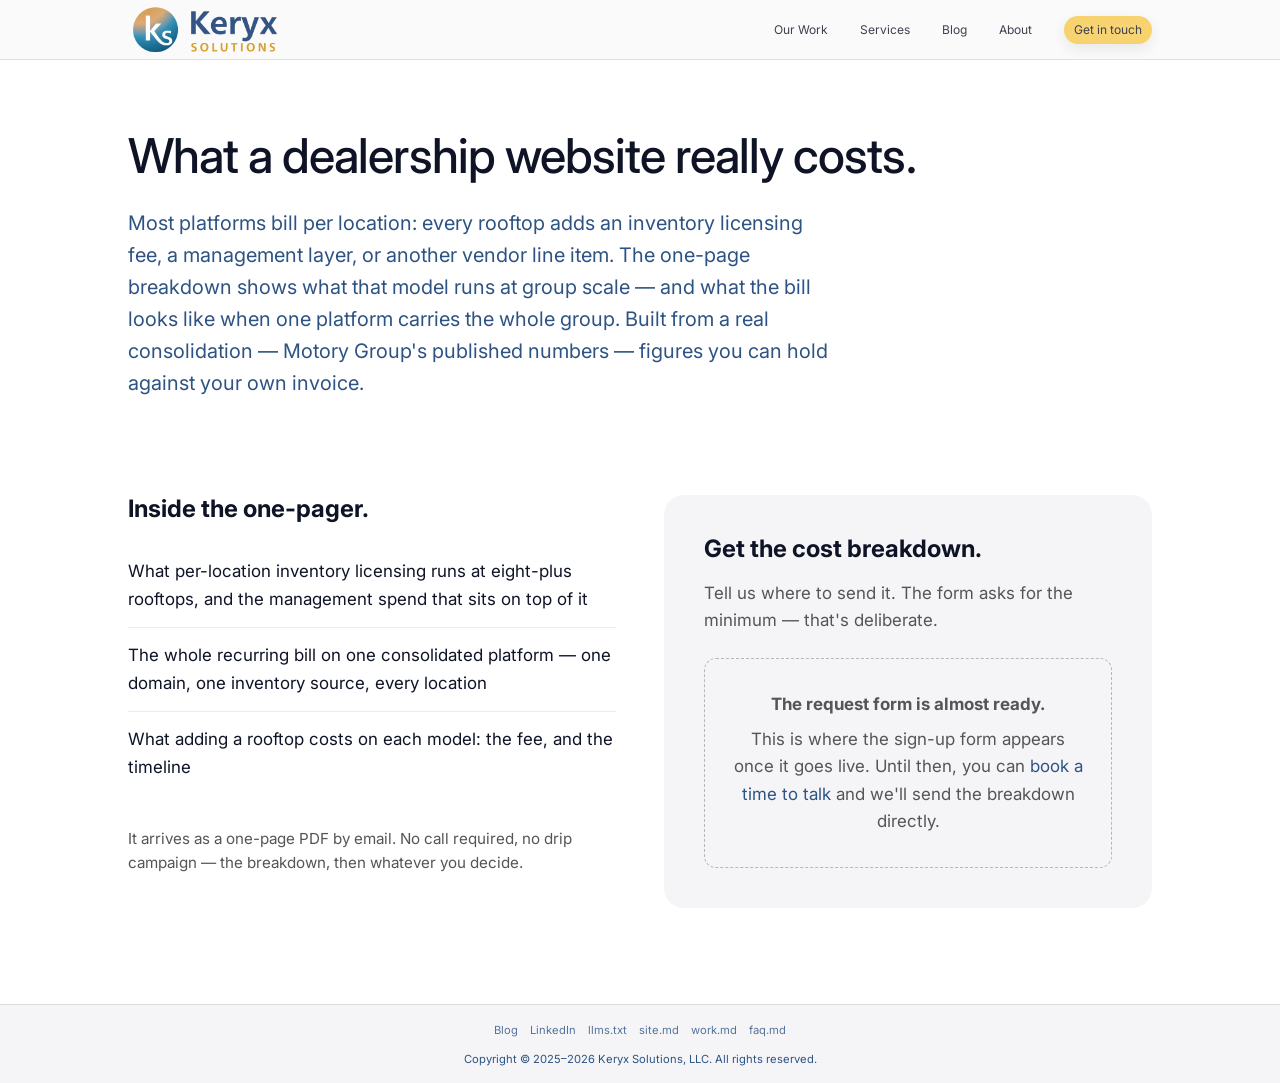
==== commit ba2c277d: "docs: name Motory Group in cost-breakdown copy + case-study CTA — real numbers, not ranges (keryxsol" ====
--- a/cost-breakdown/index.html
+++ b/cost-breakdown/index.html
@@ -25,7 +25,7 @@
     />
     <meta
       name="description"
-      content="A one-page breakdown of dealership website economics: per-location licensing versus one platform for the whole group, in ranges. Emailed to you — no call required."
+      content="A one-page breakdown of dealership website economics: per-location licensing versus one platform for the whole group — the real numbers from Motory Group's published case study. Emailed to you — no call required."
     />
     <meta
       name="robots"
@@ -213,8 +213,8 @@
             licensing fee, a management layer, or another vendor line item. The
             one-page breakdown shows what that model runs at group scale — and
             what the bill looks like when one platform carries the whole group.
-            Built from a real multi-rooftop consolidation, in ranges you can
-            hold against your own invoice.
+            Built from a real consolidation — Motory Group's published numbers —
+            figures you can hold against your own invoice.
           </p>
         </div>
       </section>
@@ -361,6 +361,11 @@
             window.Tally.loadEmbeds();
           }
         };
+        s.onerror = function () {
+          // Blocker/network fallback (per Tally's official snippet): load the
+          // embed directly so the form still renders without embed.js.
+          frame.src = frame.getAttribute("data-tally-src");
+        };
         document.head.appendChild(s);
       })();
     </script>
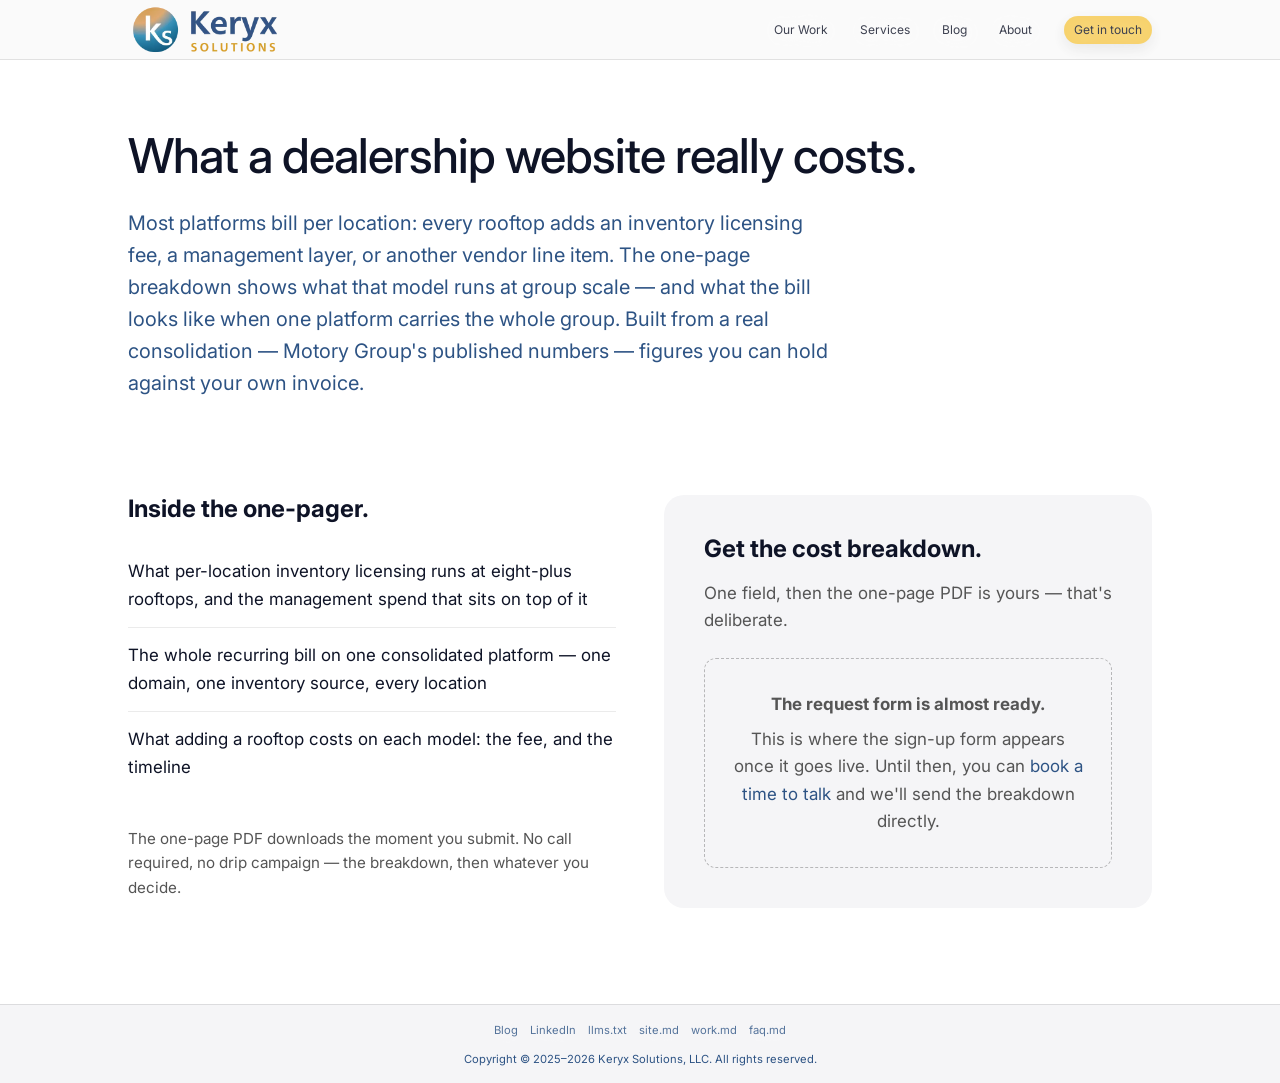
==== commit 49c73068: "feat: Formspree native capture form replaces Tally embed — site-styled email field + gold button, no" ====
--- a/cost-breakdown/index.html
+++ b/cost-breakdown/index.html
@@ -25,7 +25,7 @@
     />
     <meta
       name="description"
-      content="A one-page breakdown of dealership website economics: per-location licensing versus one platform for the whole group — the real numbers from Motory Group's published case study. Emailed to you — no call required."
+      content="A one-page breakdown of dealership website economics: per-location licensing versus one platform for the whole group — the real numbers from Motory Group's published case study. Instant download, no call required."
     />
     <meta
       name="robots"
@@ -37,7 +37,7 @@
     />
     <meta
       property="og:description"
-      content="Per-location licensing versus one platform for the whole group — the one-page cost breakdown, emailed to you."
+      content="Per-location licensing versus one platform for the whole group — the one-page cost breakdown, instant download."
     />
     <meta property="og:type" content="website" />
     <meta
@@ -61,7 +61,7 @@
     />
     <meta
       name="twitter:description"
-      content="Per-location licensing versus one platform for the whole group — the one-page cost breakdown, emailed to you."
+      content="Per-location licensing versus one platform for the whole group — the one-page cost breakdown, instant download."
     />
     <meta
       name="twitter:image"
@@ -147,7 +147,64 @@
         color: #555;
         line-height: 1.6;
       }
-      .tally-placeholder {
+      .cost-form label {
+        display: block;
+        font-weight: 600;
+        margin-bottom: 0.5rem;
+      }
+      .cost-form input[type="email"] {
+        width: 100%;
+        box-sizing: border-box;
+        padding: 0.9rem 1rem;
+        border: 1px solid rgba(0, 0, 0, 0.2);
+        border-radius: 0.75rem;
+        font: inherit;
+        margin-bottom: 1.25rem;
+      }
+      .cost-form input[type="email"]:focus {
+        outline: 2px solid var(--accent-gold);
+        border-color: var(--accent-gold);
+      }
+      .cost-form .cta-button {
+        width: 100%;
+        justify-content: center;
+        font-size: 1rem;
+        padding: 0.8rem 1.5rem;
+      }
+      .cost-form .cta-button:disabled {
+        opacity: 0.6;
+        cursor: wait;
+      }
+      .form-note {
+        margin: 1rem 0 0;
+        font-size: 0.9rem;
+        color: #555;
+        text-align: center;
+      }
+      .form-error {
+        margin: 1rem 0 0;
+        font-size: 0.9rem;
+        color: #a03030;
+        text-align: center;
+      }
+      .form-success {
+        border: 1px solid rgba(0, 0, 0, 0.12);
+        border-radius: 0.75rem;
+        padding: 2rem 1.5rem;
+        text-align: center;
+        color: #555;
+        line-height: 1.6;
+      }
+      .form-success p {
+        margin: 0 0 0.5rem;
+      }
+      .form-success p:last-child {
+        margin-bottom: 0;
+      }
+      .form-success .cta-button {
+        margin-top: 0.75rem;
+      }
+      .form-placeholder {
         border: 1px dashed rgba(0, 0, 0, 0.25);
         border-radius: 0.75rem;
         padding: 2rem 1.5rem;
@@ -155,10 +212,10 @@
         color: #555;
         line-height: 1.6;
       }
-      .tally-placeholder p {
+      .form-placeholder p {
         margin: 0 0 0.5rem;
       }
-      .tally-placeholder p:last-child {
+      .form-placeholder p:last-child {
         margin-bottom: 0;
       }
       @media (max-width: 600px) {
@@ -239,17 +296,58 @@
                 </li>
               </ul>
               <p class="cost-delivery">
-                It arrives as a one-page PDF by email. No call required, no drip
-                campaign — the breakdown, then whatever you decide.
+                The one-page PDF downloads the moment you submit. No call
+                required, no drip campaign — the breakdown, then whatever you
+                decide.
               </p>
             </div>
             <div class="cost-form-card">
               <h2>Get the cost breakdown.</h2>
               <p>
-                Tell us where to send it. The form asks for the minimum — that's
-                deliberate.
+                One field, then the one-page PDF is yours — that's deliberate.
               </p>
-              <div id="tally-form-container" class="tally-placeholder">
+              <form
+                id="cost-form"
+                class="cost-form"
+                method="POST"
+                action="https://formspree.io/f/FORMSPREE_FORM_ID"
+              >
+                <input
+                  type="hidden"
+                  name="_subject"
+                  value="Cost-breakdown download — keryxsolutions.com"
+                />
+                <label for="cost-email">Your email</label>
+                <input
+                  id="cost-email"
+                  type="email"
+                  name="email"
+                  required
+                  autocomplete="email"
+                  placeholder="you@dealership.com"
+                />
+                <button type="submit" class="cta-button">
+                  Get the cost breakdown
+                </button>
+              </form>
+              <div id="cost-form-error" class="form-error" hidden>
+                Something went wrong sending that — try again, or
+                <a
+                  class="open-modal"
+                  href="https://calendar.google.com/calendar/appointments/schedules/AcZssZ0provwDCtwhRuWVBYv7zqlCAtBfIwdphMmIcWzKxAxITO9bumCJLOSNGH0M--MP_KLN8K9a6dv?gv=true"
+                  >book a time to talk</a
+                >.
+              </div>
+              <div id="cost-form-success" class="form-success" hidden>
+                <p><strong>Done — your download has started.</strong></p>
+                <p>
+                  If it didn't, grab it directly:
+                  <a href="dealership-cost-breakdown.pdf" download
+                    >dealership-cost-breakdown.pdf</a
+                  >
+                </p>
+              </div>
+              <div id="cost-form-placeholder" class="form-placeholder" hidden>
                 <p><strong>The request form is almost ready.</strong></p>
                 <p>
                   This is where the sign-up form appears once it goes live.
@@ -324,49 +422,56 @@
     </div>
 
     <!-- ============================================================
-         TALLY EMBED — the single wiring point for this page's form.
-         Swap PLACEHOLDER_FORM_ID for the real Tally form id (the <id> in
-         https://tally.so/forms/<id>) and the form renders inside
-         #tally-form-container — no other edit needed. Until then the
-         placeholder box stays and the embed script never loads.
+         FORMSPREE WIRING — the single wiring point for this page's form.
+         Swap FORMSPREE_FORM_ID for the real Formspree form id (the {id} in
+         https://formspree.io/f/{id}) — no other edit needed: the form
+         posts natively without JS, and with JS the submit is upgraded to
+         an inline success state + instant PDF download. Until the id is
+         set, the "almost ready" placeholder card shows instead.
          ============================================================ -->
     <script>
-      window.TALLY_FORM_ID = "PLACEHOLDER_FORM_ID";
+      window.FORMSPREE_FORM_ID = "FORMSPREE_FORM_ID";
       (function () {
-        var id = window.TALLY_FORM_ID;
-        var container = document.getElementById("tally-form-container");
-        if (!id || id === "PLACEHOLDER_FORM_ID" || !container) return;
-        // Tally's official embed contract: an iframe carrying data-tally-src,
-        // activated by embed.js calling Tally.loadEmbeds().
-        container.classList.remove("tally-placeholder");
-        container.textContent = "";
-        var frame = document.createElement("iframe");
-        frame.setAttribute(
-          "data-tally-src",
-          "https://tally.so/embed/" +
-            encodeURIComponent(id) +
-            "?dynamicHeight=1",
-        );
-        frame.loading = "lazy";
-        frame.width = "100%";
-        frame.height = "700";
-        frame.frameBorder = "0";
-        frame.title = "Request the dealership website cost breakdown";
-        container.appendChild(frame);
-        var s = document.createElement("script");
-        s.src = "https://tally.so/widgets/embed.js";
-        s.async = true;
-        s.onload = function () {
-          if (window.Tally && typeof window.Tally.loadEmbeds === "function") {
-            window.Tally.loadEmbeds();
+        var id = window.FORMSPREE_FORM_ID;
+        var form = document.getElementById("cost-form");
+        var placeholder = document.getElementById("cost-form-placeholder");
+        if (!form) return;
+        if (!id || id === "FORMSPREE_FORM_ID") {
+          form.hidden = true;
+          if (placeholder) placeholder.hidden = false;
+          return;
+        }
+        form.action = "https://formspree.io/f/" + encodeURIComponent(id);
+        form.addEventListener("submit", function (e) {
+          e.preventDefault();
+          var button = form.querySelector("button[type=submit]");
+          var errorBox = document.getElementById("cost-form-error");
+          var email = form.querySelector("input[type=email]");
+          if (!email.value || !email.checkValidity()) {
+            email.reportValidity();
+            return;
           }
-        };
-        s.onerror = function () {
-          // Blocker/network fallback (per Tally's official snippet): load the
-          // embed directly so the form still renders without embed.js.
-          frame.src = frame.getAttribute("data-tally-src");
-        };
-        document.head.appendChild(s);
+          button.disabled = true;
+          button.textContent = "Sending…";
+          if (errorBox) errorBox.hidden = true;
+          fetch(form.action, {
+            method: "POST",
+            headers: { Accept: "application/json" },
+            body: new FormData(form),
+          })
+            .then(function (res) {
+              if (!res.ok) throw new Error("formspree " + res.status);
+              form.hidden = true;
+              var success = document.getElementById("cost-form-success");
+              if (success) success.hidden = false;
+              window.location.href = "dealership-cost-breakdown.pdf";
+            })
+            .catch(function () {
+              button.disabled = false;
+              button.textContent = "Get the cost breakdown";
+              if (errorBox) errorBox.hidden = false;
+            });
+        });
       })();
     </script>
   </body>
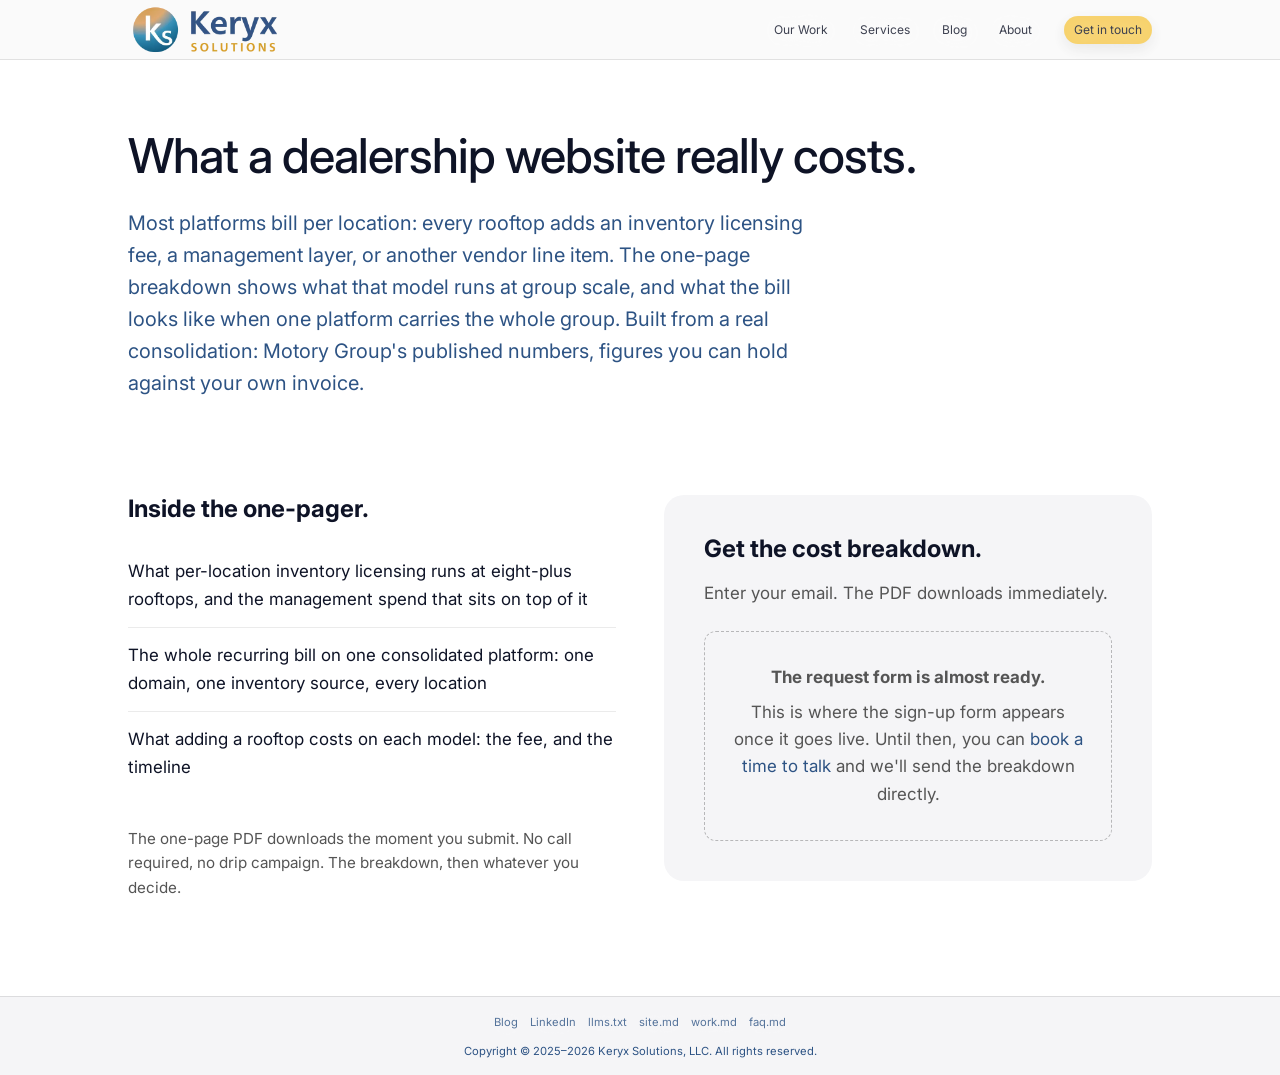
==== commit 379cb214: "feat: Formspree native capture form replaces Tally embed — site-styled email field + gold button, no" ====
--- a/cost-breakdown/index.html
+++ b/cost-breakdown/index.html
@@ -25,7 +25,7 @@
     />
     <meta
       name="description"
-      content="A one-page breakdown of dealership website economics: per-location licensing versus one platform for the whole group — the real numbers from Motory Group's published case study. Instant download, no call required."
+      content="A one-page breakdown of dealership website economics: per-location licensing versus one platform for the whole group: the real numbers from Motory Group's published case study. Instant download, no call required."
     />
     <meta
       name="robots"
@@ -37,7 +37,7 @@
     />
     <meta
       property="og:description"
-      content="Per-location licensing versus one platform for the whole group — the one-page cost breakdown, instant download."
+      content="Per-location licensing versus one platform for the whole group. The one-page cost breakdown, instant download."
     />
     <meta property="og:type" content="website" />
     <meta
@@ -52,7 +52,7 @@
     <meta property="og:image:height" content="630" />
     <meta
       property="og:image:alt"
-      content="Keryx Solutions — dealership website cost breakdown"
+      content="Keryx Solutions: dealership website cost breakdown"
     />
     <meta name="twitter:card" content="summary_large_image" />
     <meta
@@ -61,7 +61,7 @@
     />
     <meta
       name="twitter:description"
-      content="Per-location licensing versus one platform for the whole group — the one-page cost breakdown, instant download."
+      content="Per-location licensing versus one platform for the whole group. The one-page cost breakdown, instant download."
     />
     <meta
       name="twitter:image"
@@ -69,7 +69,7 @@
     />
     <meta
       name="twitter:image:alt"
-      content="Keryx Solutions — dealership website cost breakdown"
+      content="Keryx Solutions: dealership website cost breakdown"
     />
     <link rel="canonical" href="https://keryxsolutions.com/cost-breakdown/" />
     <link
@@ -268,9 +268,9 @@
           <p class="body-large">
             Most platforms bill per location: every rooftop adds an inventory
             licensing fee, a management layer, or another vendor line item. The
-            one-page breakdown shows what that model runs at group scale — and
+            one-page breakdown shows what that model runs at group scale, and
             what the bill looks like when one platform carries the whole group.
-            Built from a real consolidation — Motory Group's published numbers —
+            Built from a real consolidation: Motory Group's published numbers,
             figures you can hold against your own invoice.
           </p>
         </div>
@@ -287,7 +287,7 @@
                   rooftops, and the management spend that sits on top of it
                 </li>
                 <li>
-                  The whole recurring bill on one consolidated platform — one
+                  The whole recurring bill on one consolidated platform: one
                   domain, one inventory source, every location
                 </li>
                 <li>
@@ -297,15 +297,13 @@
               </ul>
               <p class="cost-delivery">
                 The one-page PDF downloads the moment you submit. No call
-                required, no drip campaign — the breakdown, then whatever you
+                required, no drip campaign. The breakdown, then whatever you
                 decide.
               </p>
             </div>
             <div class="cost-form-card">
               <h2>Get the cost breakdown.</h2>
-              <p>
-                One field, then the one-page PDF is yours — that's deliberate.
-              </p>
+              <p>Enter your email. The PDF downloads immediately.</p>
               <form
                 id="cost-form"
                 class="cost-form"
@@ -315,7 +313,7 @@
                 <input
                   type="hidden"
                   name="_subject"
-                  value="Cost-breakdown download — keryxsolutions.com"
+                  value="Cost-breakdown download (keryxsolutions.com)"
                 />
                 <label for="cost-email">Your email</label>
                 <input
@@ -331,7 +329,7 @@
                 </button>
               </form>
               <div id="cost-form-error" class="form-error" hidden>
-                Something went wrong sending that — try again, or
+                Something went wrong sending that. Try again, or
                 <a
                   class="open-modal"
                   href="https://calendar.google.com/calendar/appointments/schedules/AcZssZ0provwDCtwhRuWVBYv7zqlCAtBfIwdphMmIcWzKxAxITO9bumCJLOSNGH0M--MP_KLN8K9a6dv?gv=true"
@@ -339,9 +337,9 @@
                 >.
               </div>
               <div id="cost-form-success" class="form-success" hidden>
-                <p><strong>Done — your download has started.</strong></p>
+                <p><strong>Done. Your download has started.</strong></p>
                 <p>
-                  If it didn't, grab it directly:
+                  If it didn't start, get it here:
                   <a href="dealership-cost-breakdown.pdf" download
                     >dealership-cost-breakdown.pdf</a
                   >
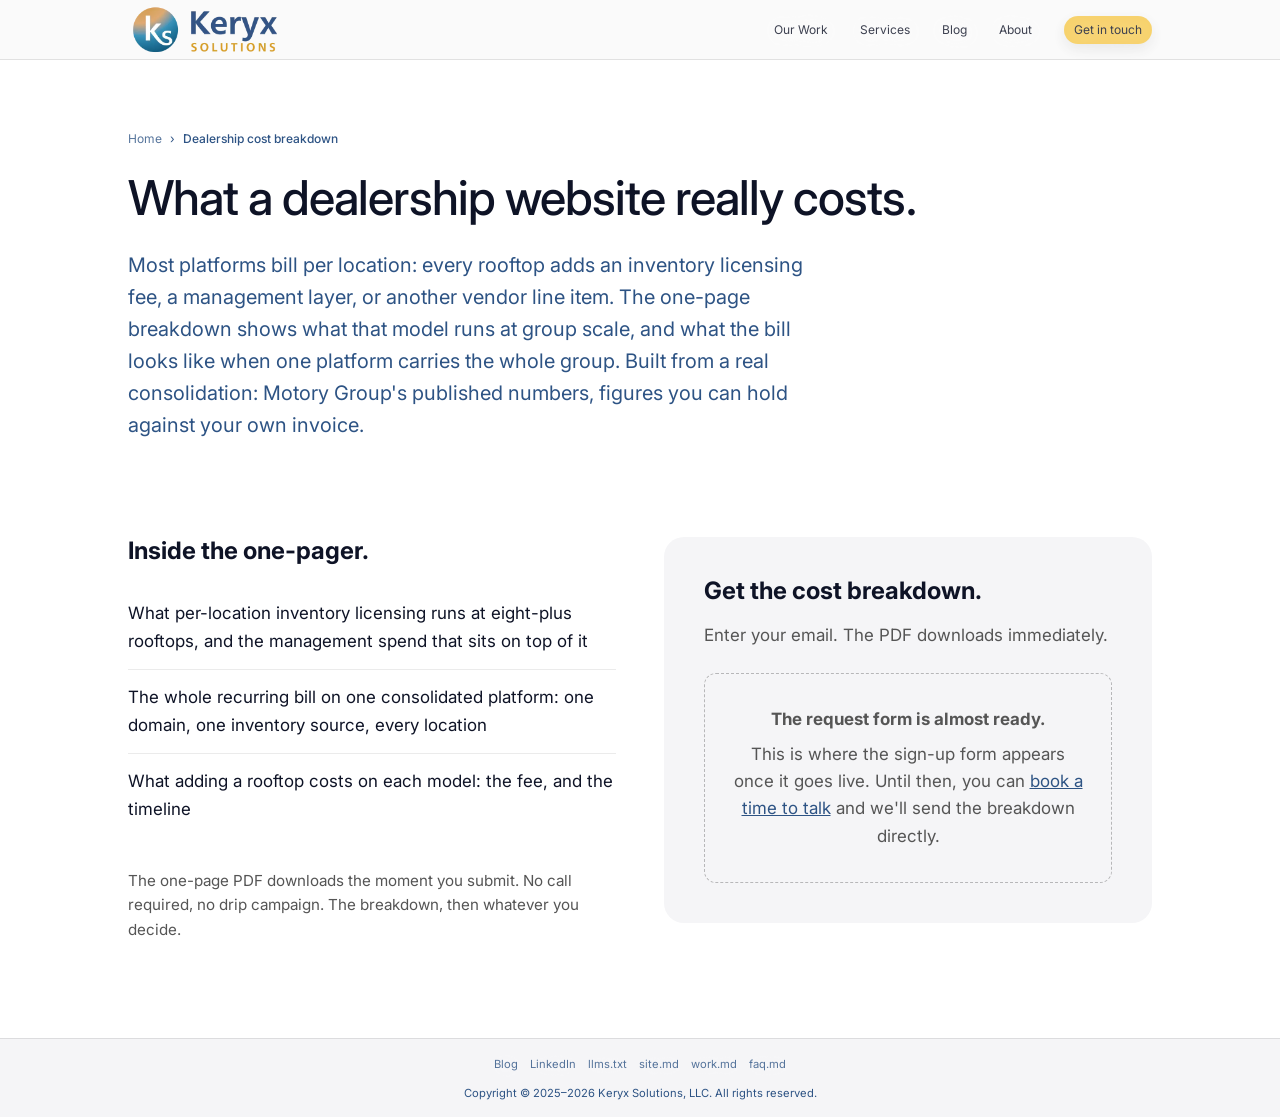
==== commit 1ae1e2fc: "feat: breadcrumb + BreadcrumbList schema on cost-breakdown page" ====
--- a/cost-breakdown/index.html
+++ b/cost-breakdown/index.html
@@ -92,6 +92,9 @@
       .cost-hero {
         padding: 8rem 0 4rem;
       }
+      .cost-hero .breadcrumb {
+        margin-bottom: 1.25rem;
+      }
       .cost-hero .body-large {
         max-width: 44rem;
         margin-top: 1.5rem;
@@ -227,6 +230,26 @@
         }
       }
     </style>
+    <script type="application/ld+json">
+      {
+        "@context": "https://schema.org",
+        "@type": "BreadcrumbList",
+        "itemListElement": [
+          {
+            "@type": "ListItem",
+            "position": 1,
+            "name": "Home",
+            "item": "https://keryxsolutions.com/"
+          },
+          {
+            "@type": "ListItem",
+            "position": 2,
+            "name": "Dealership cost breakdown",
+            "item": "https://keryxsolutions.com/cost-breakdown/"
+          }
+        ]
+      }
+    </script>
   </head>
 
   <body>
@@ -262,6 +285,11 @@
     <main id="main-content">
       <section class="cost-hero">
         <div class="container">
+          <nav class="breadcrumb" aria-label="Breadcrumb">
+            <a href="../">Home</a>
+            <span aria-hidden="true">›</span>
+            <span aria-current="page">Dealership cost breakdown</span>
+          </nav>
           <h1 class="headline-large">
             What a dealership website really costs.
           </h1>
--- a/index.css
+++ b/index.css
@@ -183,7 +183,7 @@
 
 .inline-link {
   color: var(--accent-blue);
-  text-decoration: none;
+  text-decoration: underline;
 }
 
 .inline-link:hover {
@@ -1419,6 +1419,10 @@
     grid-column: span 5;
   }
 
+  .expertise-card--support {
+    grid-column: span 12;
+  }
+
   .expertise-header .section-copy {
     max-width: 58rem;
   }
@@ -1995,3 +1999,16 @@
     padding: 2rem 1.5rem;
   }
 }
+
+/* Body-copy links always carry an underline; site chrome (header, footer,
+   nav, breadcrumb, buttons, work cards) keeps its own link rules. */
+.section-copy a,
+.body-large a,
+.body-medium a,
+.faq-item a,
+.insight-article a,
+.cost-inside a,
+.cost-form-card a,
+.case-study figcaption a {
+  text-decoration: underline;
+}
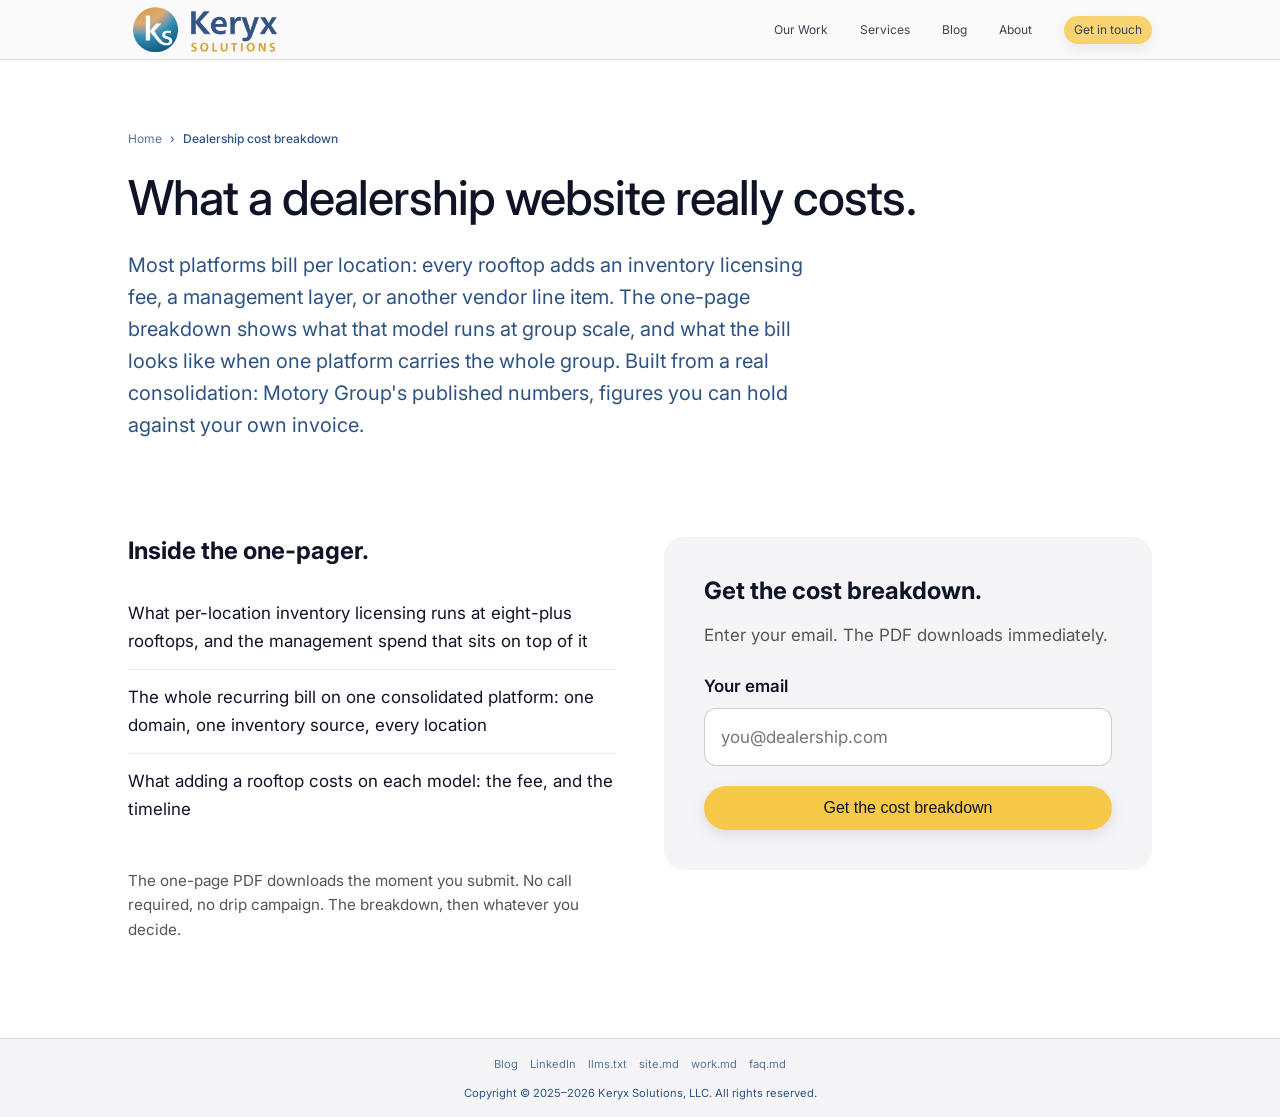
==== commit 0dc8d4e7: "feat: live Formspree capture form (mljjvaby) — site-styled email field + gold button, no-JS fallback" ====
--- a/cost-breakdown/index.html
+++ b/cost-breakdown/index.html
@@ -336,7 +336,7 @@
                 id="cost-form"
                 class="cost-form"
                 method="POST"
-                action="https://formspree.io/f/FORMSPREE_FORM_ID"
+                action="https://formspree.io/f/mljjvaby"
               >
                 <input
                   type="hidden"
@@ -449,14 +449,14 @@
 
     <!-- ============================================================
          FORMSPREE WIRING — the single wiring point for this page's form.
-         Swap FORMSPREE_FORM_ID for the real Formspree form id (the {id} in
-         https://formspree.io/f/{id}) — no other edit needed: the form
-         posts natively without JS, and with JS the submit is upgraded to
-         an inline success state + instant PDF download. Until the id is
-         set, the "almost ready" placeholder card shows instead.
+         The live form id is mljjvaby (set 2026-11-05). To point this page
+         at a different Formspree form, change BOTH this constant and the
+         form's action attribute above. The form posts natively without JS;
+         with JS the submit is upgraded to an inline success state + instant
+         PDF download from dealership-cost-breakdown.pdf.
          ============================================================ -->
     <script>
-      window.FORMSPREE_FORM_ID = "FORMSPREE_FORM_ID";
+      window.FORMSPREE_FORM_ID = "mljjvaby";
       (function () {
         var id = window.FORMSPREE_FORM_ID;
         var form = document.getElementById("cost-form");
--- a/index.css
+++ b/index.css
@@ -1419,10 +1419,6 @@
     grid-column: span 5;
   }
 
-  .expertise-card--support {
-    grid-column: span 12;
-  }
-
   .expertise-header .section-copy {
     max-width: 58rem;
   }
@@ -2002,13 +1998,95 @@
 
 /* Body-copy links always carry an underline; site chrome (header, footer,
    nav, breadcrumb, buttons, work cards) keeps its own link rules. */
-.section-copy a,
-.body-large a,
-.body-medium a,
-.faq-item a,
-.insight-article a,
-.cost-inside a,
-.cost-form-card a,
-.case-study figcaption a {
+.section-copy a:not(.cta-button),
+.body-large a:not(.cta-button),
+.body-medium a:not(.cta-button),
+.faq-item a:not(.cta-button),
+.insight-article a:not(.cta-button),
+.cost-inside a:not(.cta-button),
+.cost-form-card a:not(.cta-button),
+.case-study figcaption a:not(.cta-button) {
   text-decoration: underline;
 }
+
+/* Insight pages (/insights/): shared layout for the hub and all answer pages. */
+.insight-hero {
+  padding: 8rem 0 3rem;
+}
+
+.insight-hero .breadcrumb {
+  margin-bottom: 1.25rem;
+}
+
+.insight-hero .body-large {
+  max-width: 44rem;
+  margin-top: 1.5rem;
+}
+
+.insight-body {
+  padding: 2rem 0 6rem;
+}
+
+.insight-article {
+  max-width: 44rem;
+}
+
+.insight-article h2 {
+  font-size: 1.5rem;
+  line-height: 1.2;
+  margin: 2.75rem 0 1rem;
+}
+
+.insight-article p {
+  line-height: 1.7;
+  margin: 0 0 1.25rem;
+}
+
+.insight-article ul {
+  padding-left: 1.25rem;
+  margin: 0 0 1.5rem;
+}
+
+.insight-article li {
+  line-height: 1.7;
+  margin-bottom: 0.5rem;
+}
+
+.insight-cta {
+  margin-top: 3.5rem;
+  background: linear-gradient(
+    to bottom right,
+    var(--accent-mint),
+    var(--accent-teal)
+  );
+  border-radius: 1.25rem;
+  padding: 2.5rem;
+  color: var(--text-contrast);
+}
+
+.insight-cta h2 {
+  margin-top: 0;
+  text-shadow: 0 2px 20px var(--shadow);
+}
+
+.insight-cta a:not(.cta-button) {
+  color: var(--text-contrast);
+}
+
+.insight-cta p:last-child {
+  margin-bottom: 0;
+}
+
+.insight-cta .cta-button {
+  margin-right: 1.25rem;
+}
+
+@media (max-width: 600px) {
+  .insight-hero {
+    padding: 6rem 0 2rem;
+  }
+
+  .insight-cta {
+    padding: 1.75rem;
+  }
+}
